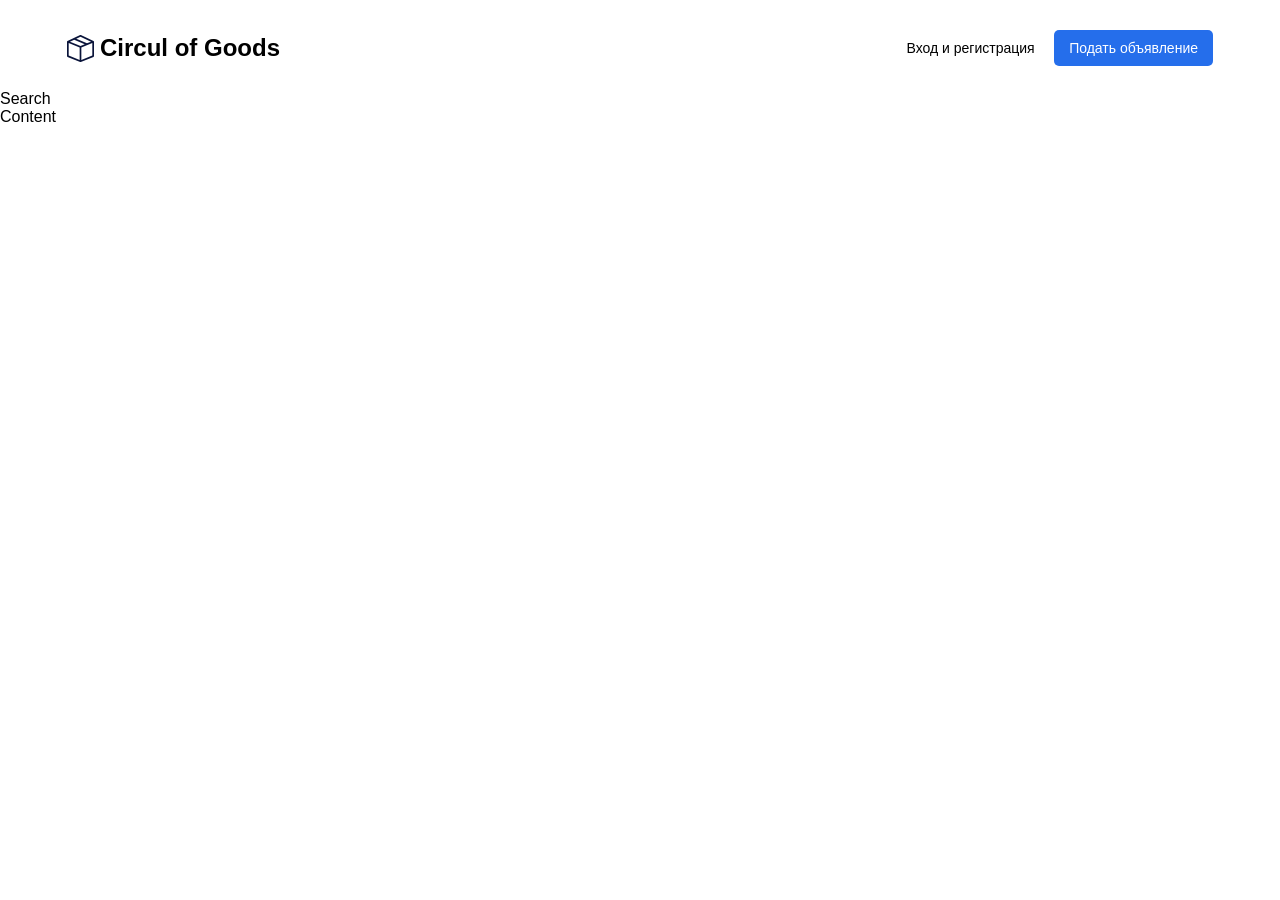
==== index.html @ 835c862c "Верстка первой страницы, адаптив блока хедер" ====
<!DOCTYPE html>
<html lang="en">
  <head>
    <meta charset="UTF-8" />
    <meta name="viewport" content="width=device-width, initial-scale=1.0" />
    <link rel="stylesheet" href="./style.css" />
    <title>Circul of Goods</title>
  </head>
  <body>
    <header class="header">
      <div class="container">
        <div class="header-box">
          <div class="header-logo">
            <img src="./image/logo.svg" alt="logo" />
            <span>Circul of Goods</span>
          </div>
          <div class="header-controls">
            <button class="btn btn-outline">Вход и регистрация</button>
            <button class="btn btn-primary">Подать объявление</button>
          </div>

          <div class="header-burger">
            <img src="./image/burger.svg" alt="burger" />
          </div>
        </div>
      </div>
    </header>
    <div>Search</div>
    <main>Content</main>
  </body>
</html>
---- style.css ----
* {
  box-sizing: border-box;
}

body {
  margin: 0;
  font-family: sans-serif;
}

.container {
  width: 100%;
  max-width: 1170px;
  padding: 0 12px;
  margin: 0 auto;
}

.btn {
  font-size: 14px;
  font-weight: 400;
  line-height: 16px;
  padding: 10px 15px;
  border-radius: 5px;
  border: none;
  cursor: pointer;
}

.btn-outline {
  background-color: transparent;
}

.btn-primary {
  background-color: rgba(37, 110, 235, 1);
  color: rgb(255, 255, 255);
}

/* HEADER */

.header {
  padding-top: 30px;
  padding-bottom: 24px;
}

.header-box {
  display: flex;
  justify-content: space-between;
  align-items: center;
}

.header-logo {
  display: flex;
  justify-content: flex-start;
  align-items: center;

  span {
    line-height: 28px;
    font-size: 24px;
    font-weight: 700;
    margin-left: 6px;
  }
}

.header-burger {
  width: 30px;
  height: 19px;
  display: none;
}

/* for Media-query */

@media (max-width: 1200px) {
  .container {
    max-width: 930px;
  }
}

@media (max-width: 991px) {
  .container {
    max-width: 730px;
  }
}

@media (max-width: 786px) {
  .container {
    max-width: 100%;
  }

  .header-controls {
    display: none;
  }

  .header-burger {
    display: block;
  }
}
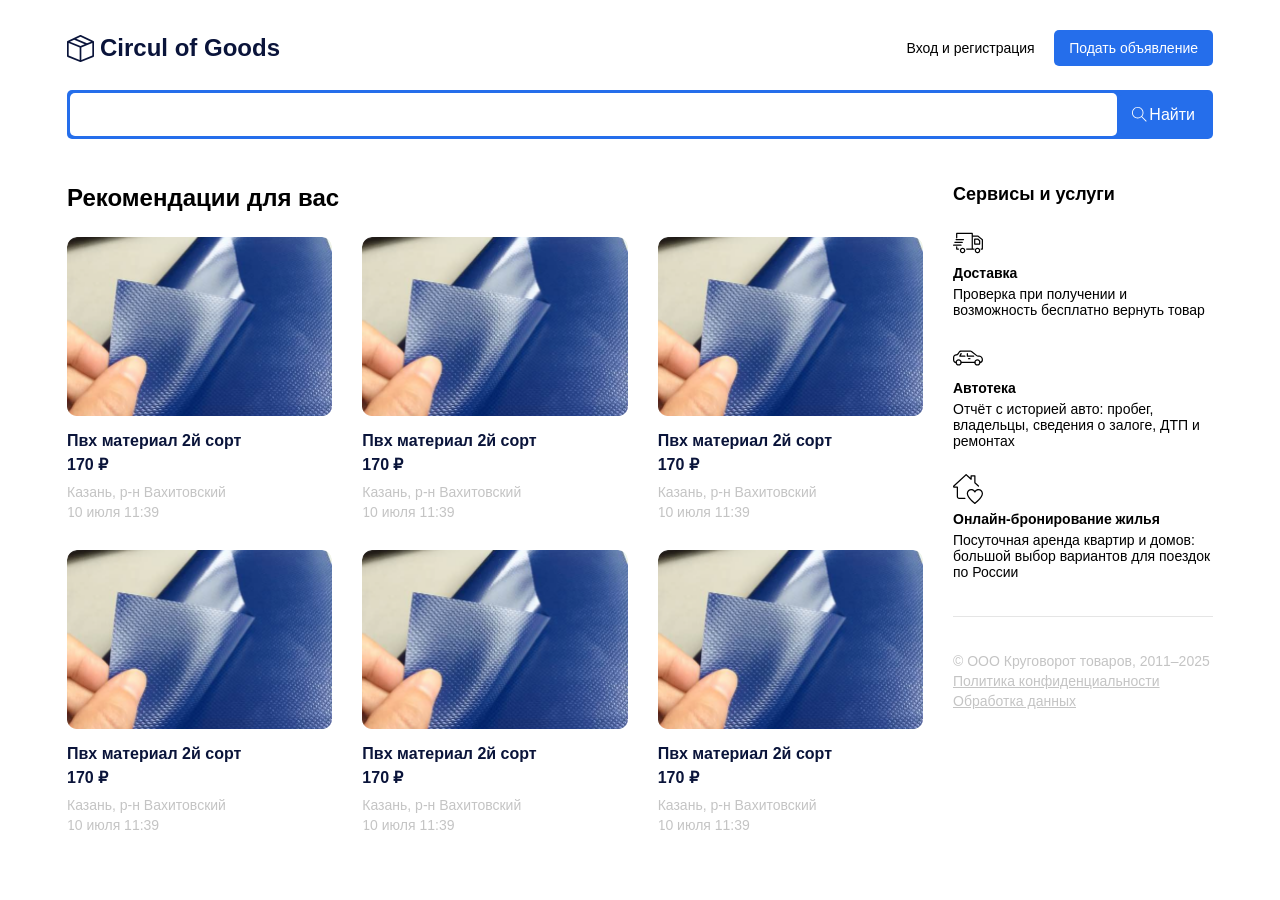
==== commit 8d64788b: "Конец верстки 1 и 2 страницы" ====
--- a/index.html
+++ b/index.html
@@ -10,10 +10,10 @@
     <header class="header">
       <div class="container">
         <div class="header-box">
-          <div class="header-logo">
+          <a href="/" class="header-logo">
             <img src="./image/logo.svg" alt="logo" />
             <span>Circul of Goods</span>
-          </div>
+          </a>
           <div class="header-controls">
             <button class="btn btn-outline">Вход и регистрация</button>
             <button class="btn btn-primary">Подать объявление</button>
@@ -25,7 +25,192 @@
         </div>
       </div>
     </header>
-    <div>Search</div>
-    <main>Content</main>
+    <main>
+      <section class="search">
+        <div class="container">
+          <div class="search-box">
+            <input type="text" />
+            <button class="btn btn-primary search-btn">
+              <img
+                class="search-btn__icon"
+                src="./image/search.svg"
+                alt="search"
+              />
+              <span class="search-btn__text">Найти</span>
+            </button>
+          </div>
+        </div>
+      </section>
+      <section class="content">
+        <div class="container">
+          <div class="content-box">
+            <div class="content-main">
+              <h2 class="content-main__title">Рекомендации для вас</h2>
+              <div class="content-main__list">
+                <a href="./product.html" class="content-main__list-item">
+                  <div class="content-main__list-item--img">
+                    <img src="./image/card-img.png" alt="card-img" />
+                  </div>
+                  <h5 class="content-main__list-item--title">
+                    Пвх материал 2й сорт
+                  </h5>
+                  <strong class="content-main__list-item--price">170 ₽</strong>
+                  <div class="content-main__list-item--desc-box">
+                    <span class="content-main__list-item--desc"
+                      >Казань, р-н Вахитовский</span
+                    >
+                    <span class="content-main__list-item--desc"
+                      >10 июля 11:39</span
+                    >
+                  </div>
+                </a>
+                <a href="./product.html" class="content-main__list-item">
+                  <div class="content-main__list-item--img">
+                    <img src="./image/card-img.png" alt="card-img" />
+                  </div>
+                  <h5 class="content-main__list-item--title">
+                    Пвх материал 2й сорт
+                  </h5>
+                  <strong class="content-main__list-item--price">170 ₽</strong>
+                  <div class="content-main__list-item--desc-box">
+                    <span class="content-main__list-item--desc"
+                      >Казань, р-н Вахитовский</span
+                    >
+                    <span class="content-main__list-item--desc"
+                      >10 июля 11:39</span
+                    >
+                  </div>
+                </a>
+                <a href="./product.html" class="content-main__list-item">
+                  <div class="content-main__list-item--img">
+                    <img src="./image/card-img.png" alt="card-img" />
+                  </div>
+                  <h5 class="content-main__list-item--title">
+                    Пвх материал 2й сорт
+                  </h5>
+                  <strong class="content-main__list-item--price">170 ₽</strong>
+                  <div class="content-main__list-item--desc-box">
+                    <span class="content-main__list-item--desc"
+                      >Казань, р-н Вахитовский</span
+                    >
+                    <span class="content-main__list-item--desc"
+                      >10 июля 11:39</span
+                    >
+                  </div>
+                </a>
+                <a href="./product.html" class="content-main__list-item">
+                  <div class="content-main__list-item--img">
+                    <img src="./image/card-img.png" alt="card-img" />
+                  </div>
+                  <h5 class="content-main__list-item--title">
+                    Пвх материал 2й сорт
+                  </h5>
+                  <strong class="content-main__list-item--price">170 ₽</strong>
+                  <div class="content-main__list-item--desc-box">
+                    <span class="content-main__list-item--desc"
+                      >Казань, р-н Вахитовский</span
+                    >
+                    <span class="content-main__list-item--desc"
+                      >10 июля 11:39</span
+                    >
+                  </div>
+                </a>
+                <a href="./product.html" class="content-main__list-item">
+                  <div class="content-main__list-item--img">
+                    <img src="./image/card-img.png" alt="card-img" />
+                  </div>
+                  <h5 class="content-main__list-item--title">
+                    Пвх материал 2й сорт
+                  </h5>
+                  <strong class="content-main__list-item--price">170 ₽</strong>
+                  <div class="content-main__list-item--desc-box">
+                    <span class="content-main__list-item--desc"
+                      >Казань, р-н Вахитовский</span
+                    >
+                    <span class="content-main__list-item--desc"
+                      >10 июля 11:39</span
+                    >
+                  </div>
+                </a>
+                <a href="./product.html" class="content-main__list-item">
+                  <div class="content-main__list-item--img">
+                    <img src="./image/card-img.png" alt="card-img" />
+                  </div>
+                  <h5 class="content-main__list-item--title">
+                    Пвх материал 2й сорт
+                  </h5>
+                  <strong class="content-main__list-item--price">170 ₽</strong>
+                  <div class="content-main__list-item--desc-box">
+                    <span class="content-main__list-item--desc"
+                      >Казань, р-н Вахитовский</span
+                    >
+                    <span class="content-main__list-item--desc"
+                      >10 июля 11:39</span
+                    >
+                  </div>
+                </a>
+              </div>
+            </div>
+            <div class="content-side">
+              <h3 class="content-side__title">Сервисы и услуги</h3>
+              <div class="content-side__box">
+                <div class="content-side__list">
+                  <div class="content-side__list-item">
+                    <img
+                      class="content-side__list-item--img"
+                      src="./image/side-info-1.svg"
+                      alt="side-info-1"
+                    />
+                    <h5 class="content-side__list-item--title">Доставка</h5>
+                    <p class="content-side__list-item--text">
+                      Проверка при получении и возможность бесплатно вернуть
+                      товар
+                    </p>
+                  </div>
+
+                  <div class="content-side__list-item">
+                    <img
+                      class="content-side__list-item--img"
+                      src="./image/side-info-2.svg"
+                      alt="side-info-2"
+                    />
+                    <h5 class="content-side__list-item--title">Автотека</h5>
+                    <p class="content-side__list-item--text">
+                      Отчёт с историей авто: пробег, владельцы, сведения о
+                      залоге, ДТП и ремонтах
+                    </p>
+                  </div>
+                  <div class="content-side__list-item">
+                    <img
+                      class="content-side__list-item--img"
+                      src="./image/side-info-3.svg"
+                      alt="side-info-3"
+                    />
+                    <h5 class="content-side__list-item--title">
+                      Онлайн-бронирование жилья
+                    </h5>
+                    <p class="content-side__list-item--text">
+                      Посуточная аренда квартир и домов: большой выбор вариантов
+                      для поездок по России
+                    </p>
+                  </div>
+                </div>
+                <div class="content-side__footer">
+                  <p class="content-side__footer--item">
+                    © ООО Круговорот товаров, 2011–2025
+                  </p>
+                  <a href="#" class="content-side__footer--item"
+                    >Политика конфиденциальности</a
+                  >
+                  <a href="#" class="content-side__footer--item"
+                    >Обработка данных</a
+                  >
+                </div>
+              </div>
+            </div>
+          </div>
+        </div>
+      </section>
+    </main>
   </body>
 </html>
--- a/style.css
+++ b/style.css
@@ -51,7 +51,10 @@
   justify-content: flex-start;
   align-items: center;
 
+  text-decoration: none;
+
   span {
+    color: rgba(10, 20, 58, 1);
     line-height: 28px;
     font-size: 24px;
     font-weight: 700;
@@ -65,18 +68,275 @@
   display: none;
 }
 
+/* === === */
+
+/* MAIN */
+
+.search {
+  margin-bottom: 45px;
+}
+
+.search-box {
+  width: 100%;
+  border-radius: 5px;
+  background-color: rgba(37, 110, 235, 1);
+  padding: 3px;
+  display: flex;
+  align-items: center;
+  justify-content: flex-start;
+
+  input {
+    flex-grow: 1;
+    padding: 14px 22px;
+    border-radius: 5px;
+    outline: none;
+    border: none;
+    min-width: 0;
+  }
+}
+
+.search-btn {
+  display: flex;
+  align-items: center;
+
+  .search-btn__icon {
+    width: 15px;
+    height: 15px;
+  }
+
+  .search-btn__text {
+    margin-left: 2px;
+    font-size: 16px;
+    line-height: 19px;
+  }
+}
+
+.content {
+  padding-bottom: 50px;
+}
+
+.content-box {
+  display: flex;
+  justify-content: space-between;
+  align-items: flex-start;
+  gap: 30px;
+}
+
+.content-main {
+  flex-grow: 1;
+}
+
+.content-side {
+  width: 260px;
+  min-width: 260px;
+}
+
+.content-main__title {
+  font-size: 24px;
+  line-height: 28px;
+  margin-top: 0;
+  margin-bottom: 25px;
+}
+
+.content-main__list {
+  display: flex;
+  justify-content: space-between;
+  flex-wrap: wrap;
+  row-gap: 30px;
+}
+
+.content-main__list-item {
+  width: calc((100% - 60px) / 3);
+  display: flex;
+  flex-direction: column;
+  align-items: flex-start;
+  border-radius: 10px;
+  overflow: hidden;
+  text-decoration: none;
+}
+
+.content-main__list-item--img {
+  width: 100%;
+  display: flex;
+
+  img {
+    width: 100%;
+  }
+}
+
+.content-main__list-item--title {
+  margin-top: 15px;
+  margin-bottom: 5px;
+  font-size: 16px;
+  line-height: 19px;
+  color: rgb(10, 20, 58);
+}
+
+.content-main__list-item:hover {
+  .content-main__list-item--title {
+    color: rgba(37, 110, 235, 1);
+  }
+}
+
+.content-main__list-item--price {
+  font-size: 16px;
+  line-height: 19px;
+  margin-bottom: 10px;
+  color: rgb(10, 20, 58);
+}
+
+.content-main__list-item--desc-box {
+  display: flex;
+  flex-direction: column;
+  row-gap: 4px;
+}
+
+.content-main__list-item--desc {
+  font-size: 14px;
+  line-height: 16px;
+  color: rgb(196, 196, 196);
+}
+
+.content-side__title {
+  font-size: 18px;
+  line-height: 21px;
+  margin-top: 0;
+  margin-bottom: 23px;
+}
+
+.content-side__list {
+  display: flex;
+  flex-direction: column;
+  justify-content: space-between;
+  height: 100%;
+  gap: 25px;
+  border-bottom: 1px solid rgb(229, 229, 229);
+  padding-bottom: 36px;
+  margin-bottom: 36px;
+}
+
+.content-side__list-item {
+  display: flex;
+  flex-direction: column;
+  align-items: flex-start;
+}
+
+.content-side__list-item--title {
+  margin-top: 7px;
+  margin-bottom: 5px;
+  font-size: 14px;
+  line-height: 16px;
+}
+
+.content-side__list-item--text {
+  font-size: 14px;
+  line-height: 16px;
+  margin: 0;
+}
+
+.content-side__footer {
+  display: flex;
+  flex-direction: column;
+  gap: 4px;
+}
+
+.content-side__footer--item {
+  color: rgb(196, 196, 196);
+  margin: 0;
+  font-size: 14px;
+  line-height: 16px;
+}
+
+/* === === */
+
+/* product list */
+
+.content-product {
+  display: flex;
+  flex-grow: 1;
+  gap: 30px;
+}
+
+.content-product__left {
+  flex-basis: 50%;
+}
+
+.content-product__right {
+  flex-basis: 50%;
+}
+
+.content-product__title,
+.content-product__price {
+  font-size: 24px;
+  line-height: 28px;
+  margin-top: 0;
+  margin-bottom: 25px;
+}
+
+.content-product__img {
+  width: 100%;
+}
+
+.content-product__text {
+  font-size: 14px;
+  line-height: 20px;
+}
+
+.btn-large {
+  padding: 19px 71.5px;
+}
+
+/* === === */
+
 /* for Media-query */
 
 @media (max-width: 1200px) {
   .container {
     max-width: 930px;
   }
+
+  .content-main__list-item {
+    width: calc((100% - 30px) / 2);
+  }
+
+  .btn-large {
+    padding: 10px 50px;
+  }
 }
 
 @media (max-width: 991px) {
   .container {
     max-width: 730px;
   }
+
+  .content-box {
+    flex-direction: column;
+  }
+
+  .content-main,
+  .content-side {
+    width: 100%;
+    min-width: none;
+  }
+
+  .content-product {
+    flex-direction: column;
+    width: 100%;
+  }
+
+  .content-product__left {
+    flex-basis: 100%;
+    width: 100%;
+  }
+
+  .content-product__right {
+    flex-basis: 100%;
+    width: 100%;
+  }
+
+  .btn-large {
+    width: 100%;
+  }
 }
 
 @media (max-width: 786px) {
@@ -91,4 +351,16 @@
   .header-burger {
     display: block;
   }
-}
+
+  .search-btn {
+    .search-btn__text {
+      display: none;
+    }
+  }
+}
+
+@media (max-width: 480px) {
+  .content-main__list-item {
+    width: 100%;
+  }
+}
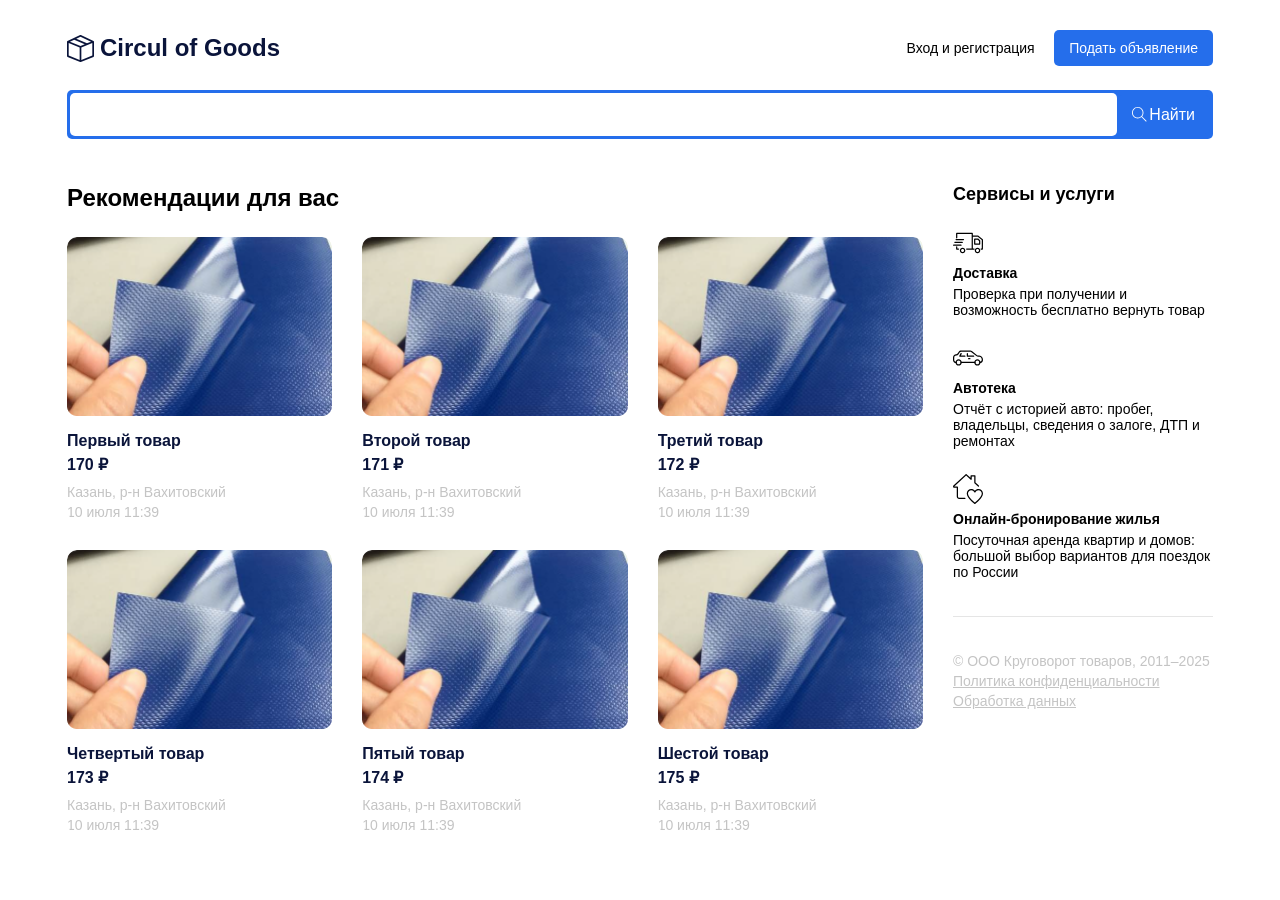
==== commit 5d9d386a: "Логика рендера карточек товара и фильтра" ====
--- a/index.html
+++ b/index.html
@@ -4,6 +4,7 @@
     <meta charset="UTF-8" />
     <meta name="viewport" content="width=device-width, initial-scale=1.0" />
     <link rel="stylesheet" href="./style.css" />
+    <script src="./script.js" defer></script>
     <title>Circul of Goods</title>
   </head>
   <body>
@@ -47,108 +48,108 @@
             <div class="content-main">
               <h2 class="content-main__title">Рекомендации для вас</h2>
               <div class="content-main__list">
-                <a href="./product.html" class="content-main__list-item">
-                  <div class="content-main__list-item--img">
-                    <img src="./image/card-img.png" alt="card-img" />
-                  </div>
-                  <h5 class="content-main__list-item--title">
-                    Пвх материал 2й сорт
-                  </h5>
-                  <strong class="content-main__list-item--price">170 ₽</strong>
-                  <div class="content-main__list-item--desc-box">
-                    <span class="content-main__list-item--desc"
-                      >Казань, р-н Вахитовский</span
-                    >
-                    <span class="content-main__list-item--desc"
-                      >10 июля 11:39</span
-                    >
-                  </div>
-                </a>
-                <a href="./product.html" class="content-main__list-item">
-                  <div class="content-main__list-item--img">
-                    <img src="./image/card-img.png" alt="card-img" />
-                  </div>
-                  <h5 class="content-main__list-item--title">
-                    Пвх материал 2й сорт
-                  </h5>
-                  <strong class="content-main__list-item--price">170 ₽</strong>
-                  <div class="content-main__list-item--desc-box">
-                    <span class="content-main__list-item--desc"
-                      >Казань, р-н Вахитовский</span
-                    >
-                    <span class="content-main__list-item--desc"
-                      >10 июля 11:39</span
-                    >
-                  </div>
-                </a>
-                <a href="./product.html" class="content-main__list-item">
-                  <div class="content-main__list-item--img">
-                    <img src="./image/card-img.png" alt="card-img" />
-                  </div>
-                  <h5 class="content-main__list-item--title">
-                    Пвх материал 2й сорт
-                  </h5>
-                  <strong class="content-main__list-item--price">170 ₽</strong>
-                  <div class="content-main__list-item--desc-box">
-                    <span class="content-main__list-item--desc"
-                      >Казань, р-н Вахитовский</span
-                    >
-                    <span class="content-main__list-item--desc"
-                      >10 июля 11:39</span
-                    >
-                  </div>
-                </a>
-                <a href="./product.html" class="content-main__list-item">
-                  <div class="content-main__list-item--img">
-                    <img src="./image/card-img.png" alt="card-img" />
-                  </div>
-                  <h5 class="content-main__list-item--title">
-                    Пвх материал 2й сорт
-                  </h5>
-                  <strong class="content-main__list-item--price">170 ₽</strong>
-                  <div class="content-main__list-item--desc-box">
-                    <span class="content-main__list-item--desc"
-                      >Казань, р-н Вахитовский</span
-                    >
-                    <span class="content-main__list-item--desc"
-                      >10 июля 11:39</span
-                    >
-                  </div>
-                </a>
-                <a href="./product.html" class="content-main__list-item">
-                  <div class="content-main__list-item--img">
-                    <img src="./image/card-img.png" alt="card-img" />
-                  </div>
-                  <h5 class="content-main__list-item--title">
-                    Пвх материал 2й сорт
-                  </h5>
-                  <strong class="content-main__list-item--price">170 ₽</strong>
-                  <div class="content-main__list-item--desc-box">
-                    <span class="content-main__list-item--desc"
-                      >Казань, р-н Вахитовский</span
-                    >
-                    <span class="content-main__list-item--desc"
-                      >10 июля 11:39</span
-                    >
-                  </div>
-                </a>
-                <a href="./product.html" class="content-main__list-item">
-                  <div class="content-main__list-item--img">
-                    <img src="./image/card-img.png" alt="card-img" />
-                  </div>
-                  <h5 class="content-main__list-item--title">
-                    Пвх материал 2й сорт
-                  </h5>
-                  <strong class="content-main__list-item--price">170 ₽</strong>
-                  <div class="content-main__list-item--desc-box">
-                    <span class="content-main__list-item--desc"
-                      >Казань, р-н Вахитовский</span
-                    >
-                    <span class="content-main__list-item--desc"
-                      >10 июля 11:39</span
-                    >
-                  </div>
-                </a>
+                <!-- <a href="./product.html" class="content-main__list-item">
+                  <div class="content-main__list-item--img">
+                    <img src="./image/card-img.png" alt="card-img" />
+                  </div>
+                  <h5 class="content-main__list-item--title">
+                    Пвх материал 2й сорт
+                  </h5>
+                  <strong class="content-main__list-item--price">170 ₽</strong>
+                  <div class="content-main__list-item--desc-box">
+                    <span class="content-main__list-item--desc"
+                      >Казань, р-н Вахитовский</span
+                    >
+                    <span class="content-main__list-item--desc"
+                      >10 июля 11:39</span
+                    >
+                  </div>
+                </a>
+                <a href="./product.html" class="content-main__list-item">
+                  <div class="content-main__list-item--img">
+                    <img src="./image/card-img.png" alt="card-img" />
+                  </div>
+                  <h5 class="content-main__list-item--title">
+                    Пвх материал 2й сорт
+                  </h5>
+                  <strong class="content-main__list-item--price">170 ₽</strong>
+                  <div class="content-main__list-item--desc-box">
+                    <span class="content-main__list-item--desc"
+                      >Казань, р-н Вахитовский</span
+                    >
+                    <span class="content-main__list-item--desc"
+                      >10 июля 11:39</span
+                    >
+                  </div>
+                </a>
+                <a href="./product.html" class="content-main__list-item">
+                  <div class="content-main__list-item--img">
+                    <img src="./image/card-img.png" alt="card-img" />
+                  </div>
+                  <h5 class="content-main__list-item--title">
+                    Пвх материал 2й сорт
+                  </h5>
+                  <strong class="content-main__list-item--price">170 ₽</strong>
+                  <div class="content-main__list-item--desc-box">
+                    <span class="content-main__list-item--desc"
+                      >Казань, р-н Вахитовский</span
+                    >
+                    <span class="content-main__list-item--desc"
+                      >10 июля 11:39</span
+                    >
+                  </div>
+                </a>
+                <a href="./product.html" class="content-main__list-item">
+                  <div class="content-main__list-item--img">
+                    <img src="./image/card-img.png" alt="card-img" />
+                  </div>
+                  <h5 class="content-main__list-item--title">
+                    Пвх материал 2й сорт
+                  </h5>
+                  <strong class="content-main__list-item--price">170 ₽</strong>
+                  <div class="content-main__list-item--desc-box">
+                    <span class="content-main__list-item--desc"
+                      >Казань, р-н Вахитовский</span
+                    >
+                    <span class="content-main__list-item--desc"
+                      >10 июля 11:39</span
+                    >
+                  </div>
+                </a>
+                <a href="./product.html" class="content-main__list-item">
+                  <div class="content-main__list-item--img">
+                    <img src="./image/card-img.png" alt="card-img" />
+                  </div>
+                  <h5 class="content-main__list-item--title">
+                    Пвх материал 2й сорт
+                  </h5>
+                  <strong class="content-main__list-item--price">170 ₽</strong>
+                  <div class="content-main__list-item--desc-box">
+                    <span class="content-main__list-item--desc"
+                      >Казань, р-н Вахитовский</span
+                    >
+                    <span class="content-main__list-item--desc"
+                      >10 июля 11:39</span
+                    >
+                  </div>
+                </a>
+                <a href="./product.html" class="content-main__list-item">
+                  <div class="content-main__list-item--img">
+                    <img src="./image/card-img.png" alt="card-img" />
+                  </div>
+                  <h5 class="content-main__list-item--title">
+                    Пвх материал 2й сорт
+                  </h5>
+                  <strong class="content-main__list-item--price">170 ₽</strong>
+                  <div class="content-main__list-item--desc-box">
+                    <span class="content-main__list-item--desc"
+                      >Казань, р-н Вахитовский</span
+                    >
+                    <span class="content-main__list-item--desc"
+                      >10 июля 11:39</span
+                    >
+                  </div>
+                </a> -->
               </div>
             </div>
             <div class="content-side">
